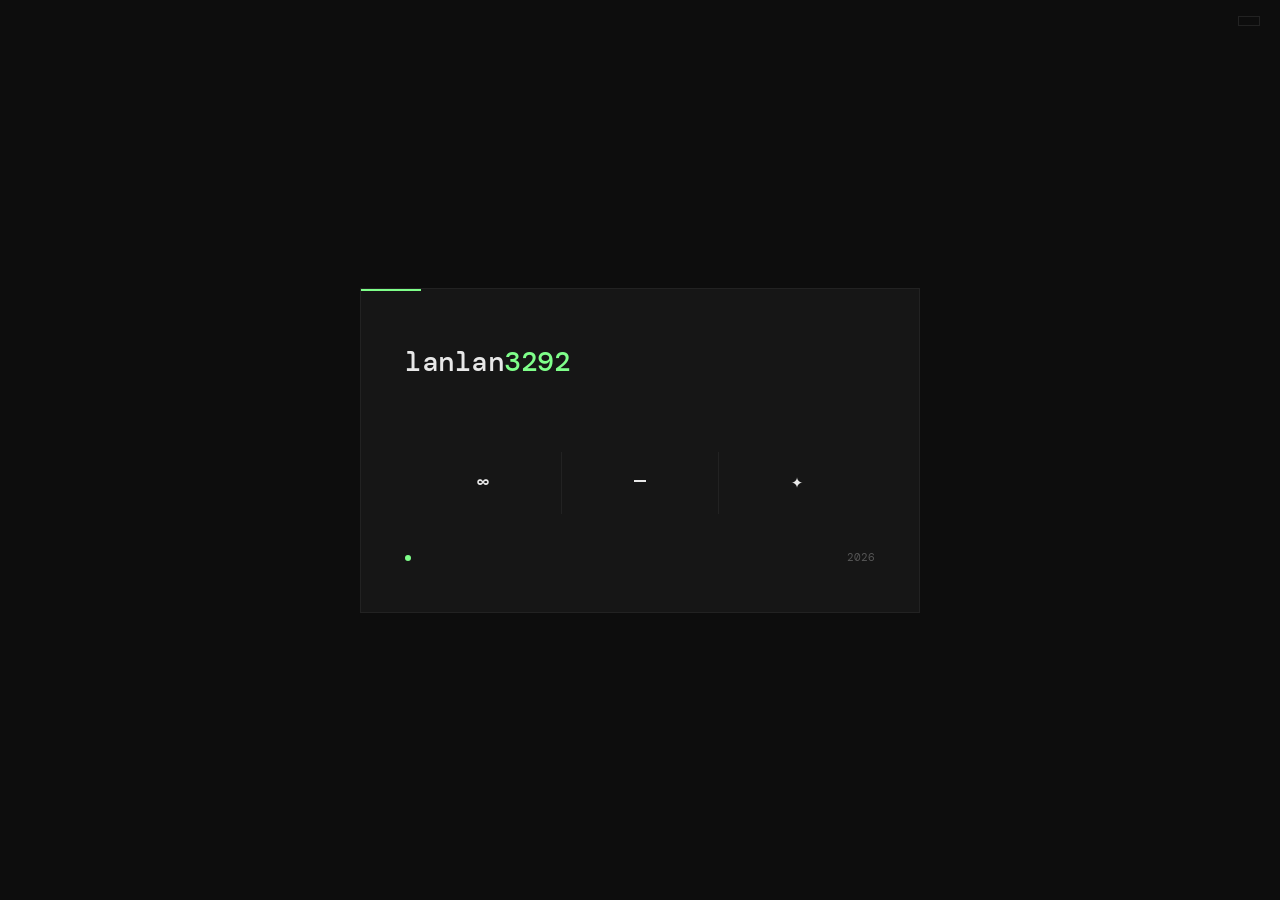
==== lanlan3292/3/index.html @ c41d61c8 "1" ====
<!DOCTYPE html>
<html lang="zh">
<head>
  <meta charset="UTF-8" />
  <meta name="viewport" content="width=device-width, initial-scale=1.0"/>
  <title>lanlan3292</title>
  <link rel="stylesheet" href="assets/style.css"/>
</head>
<body>

  <button class="lang-btn" id="langBtn" onclick="toggleLang()"></button>

  <div class="card" id="card">
    <div class="label" id="label"></div>
    <div class="username">lanlan<span>3292</span></div>
    <div class="handle">
      <a href="https://github.com/lanlan3292" target="_blank" id="handle"></a>
    </div>

    <p class="bio" id="bio"></p>

    <div class="section-title" id="sectionInterest"></div>
    <div class="tags" id="tags"></div>

    <div class="section-title" id="sectionOverview"></div>
    <div class="stats">
      <div class="stat">
        <span class="stat-num">∞</span>
        <span class="stat-label" id="stat-commits"></span>
      </div>
      <div class="stat">
        <span class="stat-num">—</span>
        <span class="stat-label" id="stat-repos"></span>
      </div>
      <div class="stat">
        <span class="stat-num">✦</span>
        <span class="stat-label" id="stat-stars"></span>
      </div>
    </div>

    <div class="footer">
      <div class="status">
        <span class="dot"></span><span id="status"></span>
      </div>
      <div class="year">2026</div>
    </div>
  </div>

  <script>
    let currentLang = null;
    const cache = {};

    function detectLang() {
      const nav = navigator.language || navigator.userLanguage || '';
      return nav.toLowerCase().startsWith('zh') ? 'zh_CN' : 'en_US';
    }

    async function loadLang(lang) {
      if (cache[lang]) return cache[lang];
      const res = await fetch(`assets/lang/${lang}.json`);
      cache[lang] = await res.json();
      return cache[lang];
    }

    function apply(t) {
      document.title = t.title;
      document.getElementById('label').textContent = t.label;
      document.getElementById('handle').textContent = t.handle;
      document.getElementById('bio').innerHTML = t.bio;
      document.getElementById('sectionInterest').textContent = t.sectionInterest;
      document.getElementById('sectionOverview').textContent = t.sectionOverview;
      document.getElementById('stat-commits').textContent = t.stats.commits;
      document.getElementById('stat-repos').textContent = t.stats.repos;
      document.getElementById('stat-stars').textContent = t.stats.stars;
      document.getElementById('status').textContent = t.status;
      document.getElementById('langBtn').textContent = t.langToggle;
      document.documentElement.lang = t.langToggle === 'EN' ? 'zh' : 'en';

      const tagsEl = document.getElementById('tags');
      tagsEl.innerHTML = t.tags.map(tag => `<span class="tag">${tag}</span>`).join('');
    }

    async function toggleLang() {
      const next = currentLang === 'zh_CN' ? 'en_US' : 'zh_CN';
      const card = document.getElementById('card');

      card.classList.add('fading');
      await new Promise(r => setTimeout(r, 180));

      const t = await loadLang(next);
      apply(t);
      currentLang = next;

      card.classList.remove('fading');
    }

    // Init
    (async () => {
      currentLang = detectLang();
      const t = await loadLang(currentLang);
      apply(t);
    })();
  </script>
</body>
</html>
---- lanlan3292/3/assets/style.css ----
@import url('https://fonts.googleapis.com/css2?family=DM+Mono:wght@300;400;500&family=Noto+Serif+SC:wght@300;400&display=swap');

:root {
  --bg: #0d0d0d;
  --surface: #161616;
  --border: #222;
  --text: #e8e8e8;
  --muted: #555;
  --accent: #7fff8a;
  --accent2: #4fc3f7;
}

* { box-sizing: border-box; margin: 0; padding: 0; }

body {
  background: var(--bg);
  color: var(--text);
  font-family: 'DM Mono', monospace;
  min-height: 100vh;
  display: flex;
  align-items: center;
  justify-content: center;
  padding: 40px 20px;
}

/* ── Card ── */
.card {
  width: 100%;
  max-width: 560px;
  border: 1px solid var(--border);
  background: var(--surface);
  padding: 48px 44px;
  position: relative;
  animation: fadeUp 0.7s ease both;
}

.card::before {
  content: '';
  position: absolute;
  top: 0; left: 0;
  width: 60px; height: 2px;
  background: var(--accent);
}

@keyframes fadeUp {
  from { opacity: 0; transform: translateY(20px); }
  to   { opacity: 1; transform: translateY(0); }
}

/* ── Header ── */
.label {
  font-size: 10px;
  letter-spacing: 0.2em;
  color: var(--muted);
  text-transform: uppercase;
  margin-bottom: 6px;
}

.username {
  font-size: 28px;
  font-weight: 500;
  letter-spacing: -0.5px;
  color: var(--text);
  margin-bottom: 4px;
}

.username span { color: var(--accent); }

.handle {
  font-size: 12px;
  color: var(--muted);
  margin-bottom: 36px;
}

.handle a {
  color: var(--accent2);
  text-decoration: none;
  border-bottom: 1px solid transparent;
  transition: border-color 0.2s;
}

.handle a:hover { border-color: var(--accent2); }

/* ── Bio ── */
.bio {
  font-family: 'Noto Serif SC', serif;
  font-size: 14px;
  font-weight: 300;
  line-height: 1.9;
  color: #aaa;
  margin-bottom: 36px;
  border-left: 2px solid var(--border);
  padding-left: 16px;
}

/* ── Section title ── */
.section-title {
  font-size: 10px;
  letter-spacing: 0.18em;
  color: var(--muted);
  text-transform: uppercase;
  margin-bottom: 14px;
}

/* ── Tags ── */
.tags {
  display: flex;
  flex-wrap: wrap;
  gap: 8px;
  margin-bottom: 36px;
}

.tag {
  font-size: 11px;
  padding: 4px 12px;
  border: 1px solid var(--border);
  color: #888;
  letter-spacing: 0.05em;
  transition: all 0.2s;
}

.tag:hover {
  border-color: var(--accent);
  color: var(--accent);
}

/* ── Stats ── */
.stats {
  display: grid;
  grid-template-columns: repeat(3, 1fr);
  gap: 1px;
  background: var(--border);
  margin-bottom: 36px;
}

.stat {
  background: var(--surface);
  padding: 16px 12px;
  text-align: center;
}

.stat-num {
  font-size: 20px;
  font-weight: 500;
  color: var(--text);
  display: block;
}

.stat-label {
  font-size: 9px;
  color: var(--muted);
  letter-spacing: 0.15em;
  text-transform: uppercase;
  margin-top: 4px;
  display: block;
}

/* ── Footer ── */
.footer {
  display: flex;
  justify-content: space-between;
  align-items: center;
}

.dot {
  width: 6px; height: 6px;
  background: var(--accent);
  border-radius: 50%;
  display: inline-block;
  margin-right: 8px;
  animation: pulse 2s infinite;
}

@keyframes pulse {
  0%, 100% { opacity: 1; }
  50% { opacity: 0.3; }
}

.status {
  font-size: 11px;
  color: var(--muted);
}

.year {
  font-size: 11px;
  color: var(--muted);
}

/* ── Language toggle ── */
.lang-btn {
  position: fixed;
  top: 16px;
  right: 20px;
  font-family: 'DM Mono', monospace;
  font-size: 10px;
  letter-spacing: 0.12em;
  text-transform: uppercase;
  color: var(--muted);
  background: transparent;
  border: 1px solid var(--border);
  padding: 4px 10px;
  cursor: pointer;
  transition: color 0.2s, border-color 0.2s;
}

.lang-btn:hover {
  color: var(--accent);
  border-color: var(--accent);
}

/* ── Fade on switch ── */
.card.fading {
  opacity: 0;
  transition: opacity 0.18s ease;
}

.card {
  transition: opacity 0.18s ease;
}
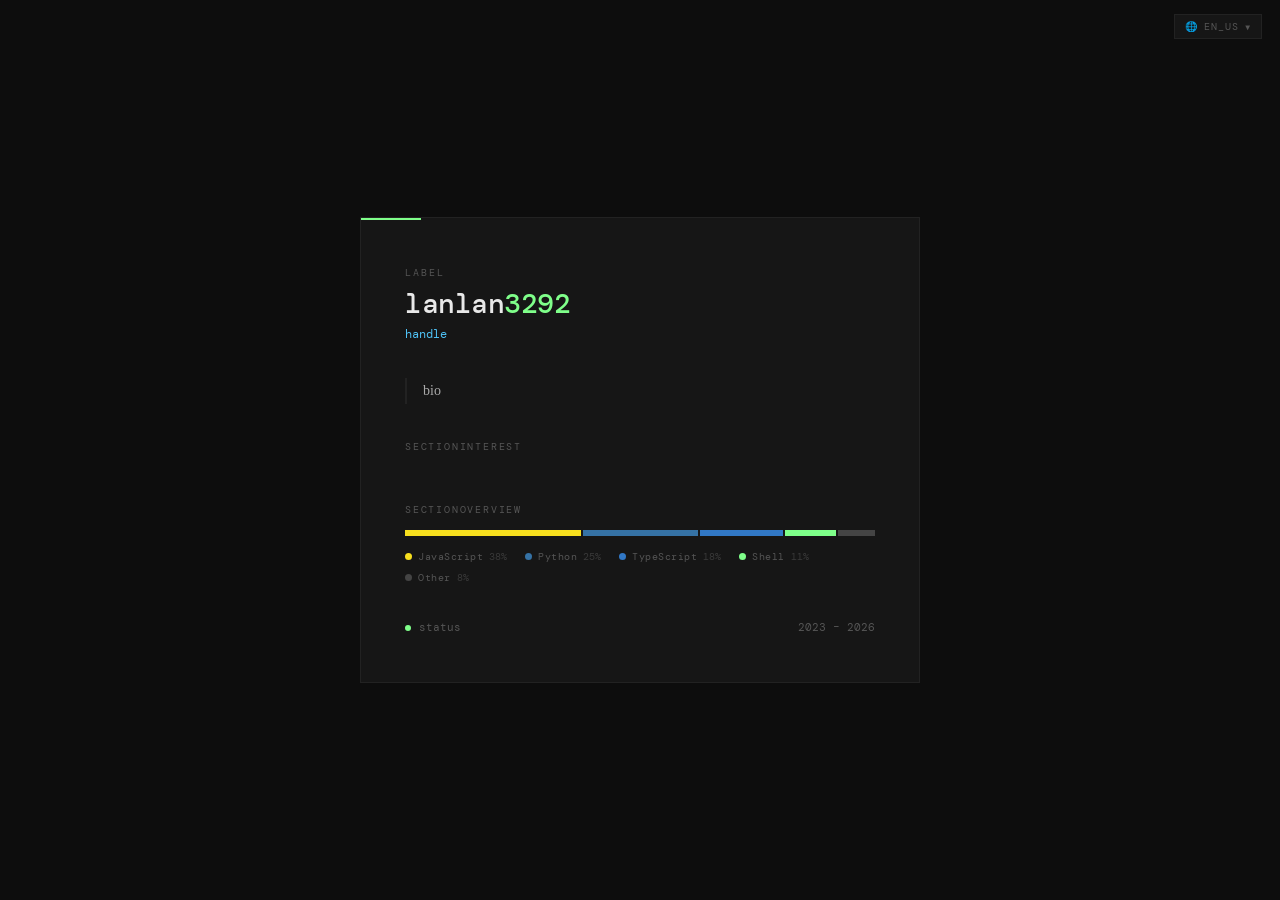
==== commit 5fd3d25a: "2" ====
--- a/lanlan3292/3/index.html
+++ b/lanlan3292/3/index.html
@@ -8,10 +8,18 @@
 </head>
 <body>
 
-  <button class="lang-btn" id="langBtn" onclick="toggleLang()"></button>
+  <!-- Language dropdown — populated by app.js after I18n.init() -->
+  <div class="lang-dd-wrap" id="langDdWrap">
+    <button class="lang-dd-btn" id="langDdBtn">
+      <span id="langDdFlag">🌐</span>
+      <span id="langDdLabel"></span>
+      <span class="lang-dd-chevron">▼</span>
+    </button>
+    <div class="lang-dd-panel" id="langDdPanel"></div>
+  </div>
 
   <div class="card" id="card">
-    <div class="label" id="label"></div>
+    <div class="label"    id="label"></div>
     <div class="username">lanlan<span>3292</span></div>
     <div class="handle">
       <a href="https://github.com/lanlan3292" target="_blank" id="handle"></a>
@@ -20,86 +28,22 @@
     <p class="bio" id="bio"></p>
 
     <div class="section-title" id="sectionInterest"></div>
-    <div class="tags" id="tags"></div>
+    <div class="tags"          id="tags"></div>
 
     <div class="section-title" id="sectionOverview"></div>
-    <div class="stats">
-      <div class="stat">
-        <span class="stat-num">∞</span>
-        <span class="stat-label" id="stat-commits"></span>
-      </div>
-      <div class="stat">
-        <span class="stat-num">—</span>
-        <span class="stat-label" id="stat-repos"></span>
-      </div>
-      <div class="stat">
-        <span class="stat-num">✦</span>
-        <span class="stat-label" id="stat-stars"></span>
-      </div>
-    </div>
+    <div class="code-bar-track" id="codeBar"></div>
+    <div class="code-legend"    id="codeLegend"></div>
 
     <div class="footer">
       <div class="status">
         <span class="dot"></span><span id="status"></span>
       </div>
-      <div class="year">2026</div>
+      <div class="year" id="year"></div>
     </div>
   </div>
 
-  <script>
-    let currentLang = null;
-    const cache = {};
-
-    function detectLang() {
-      const nav = navigator.language || navigator.userLanguage || '';
-      return nav.toLowerCase().startsWith('zh') ? 'zh_CN' : 'en_US';
-    }
-
-    async function loadLang(lang) {
-      if (cache[lang]) return cache[lang];
-      const res = await fetch(`assets/lang/${lang}.json`);
-      cache[lang] = await res.json();
-      return cache[lang];
-    }
-
-    function apply(t) {
-      document.title = t.title;
-      document.getElementById('label').textContent = t.label;
-      document.getElementById('handle').textContent = t.handle;
-      document.getElementById('bio').innerHTML = t.bio;
-      document.getElementById('sectionInterest').textContent = t.sectionInterest;
-      document.getElementById('sectionOverview').textContent = t.sectionOverview;
-      document.getElementById('stat-commits').textContent = t.stats.commits;
-      document.getElementById('stat-repos').textContent = t.stats.repos;
-      document.getElementById('stat-stars').textContent = t.stats.stars;
-      document.getElementById('status').textContent = t.status;
-      document.getElementById('langBtn').textContent = t.langToggle;
-      document.documentElement.lang = t.langToggle === 'EN' ? 'zh' : 'en';
-
-      const tagsEl = document.getElementById('tags');
-      tagsEl.innerHTML = t.tags.map(tag => `<span class="tag">${tag}</span>`).join('');
-    }
-
-    async function toggleLang() {
-      const next = currentLang === 'zh_CN' ? 'en_US' : 'zh_CN';
-      const card = document.getElementById('card');
-
-      card.classList.add('fading');
-      await new Promise(r => setTimeout(r, 180));
-
-      const t = await loadLang(next);
-      apply(t);
-      currentLang = next;
-
-      card.classList.remove('fading');
-    }
-
-    // Init
-    (async () => {
-      currentLang = detectLang();
-      const t = await loadLang(currentLang);
-      apply(t);
-    })();
-  </script>
+  <script src="assets/i18n.js"></script>
+  <script src="assets/code-stats.js"></script>
+  <script src="assets/app.js"></script>
 </body>
 </html>
--- a/lanlan3292/3/assets/style.css
+++ b/lanlan3292/3/assets/style.css
@@ -1,12 +1,12 @@
 @import url('https://fonts.googleapis.com/css2?family=DM+Mono:wght@300;400;500&family=Noto+Serif+SC:wght@300;400&display=swap');
 
 :root {
-  --bg: #0d0d0d;
+  --bg:      #0d0d0d;
   --surface: #161616;
-  --border: #222;
-  --text: #e8e8e8;
-  --muted: #555;
-  --accent: #7fff8a;
+  --border:  #222;
+  --text:    #e8e8e8;
+  --muted:   #555;
+  --accent:  #7fff8a;
   --accent2: #4fc3f7;
 }
 
@@ -32,6 +32,7 @@
   padding: 48px 44px;
   position: relative;
   animation: fadeUp 0.7s ease both;
+  transition: opacity 0.18s ease;
 }
 
 .card::before {
@@ -46,6 +47,8 @@
   from { opacity: 0; transform: translateY(20px); }
   to   { opacity: 1; transform: translateY(0); }
 }
+
+.card.fading { opacity: 0; }
 
 /* ── Header ── */
 .label {
@@ -124,35 +127,49 @@
   color: var(--accent);
 }
 
-/* ── Stats ── */
-.stats {
-  display: grid;
-  grid-template-columns: repeat(3, 1fr);
-  gap: 1px;
-  background: var(--border);
-  margin-bottom: 36px;
-}
-
-.stat {
-  background: var(--surface);
-  padding: 16px 12px;
-  text-align: center;
-}
-
-.stat-num {
-  font-size: 20px;
-  font-weight: 500;
-  color: var(--text);
-  display: block;
-}
-
-.stat-label {
-  font-size: 9px;
-  color: var(--muted);
-  letter-spacing: 0.15em;
-  text-transform: uppercase;
-  margin-top: 4px;
-  display: block;
+/* ── Code composition ── */
+.code-bar-track {
+  display: flex;
+  height: 6px;
+  overflow: hidden;
+  gap: 2px;
+  margin-bottom: 14px;
+}
+
+.code-bar-seg {
+  height: 100%;
+  transition: flex 0.4s ease;
+}
+
+.code-legend {
+  display: flex;
+  flex-wrap: wrap;
+  gap: 8px 18px;
+  margin-bottom: 36px;
+}
+
+.code-legend-item {
+  display: flex;
+  align-items: center;
+  gap: 6px;
+}
+
+.code-legend-dot {
+  width: 7px;
+  height: 7px;
+  border-radius: 50%;
+  flex-shrink: 0;
+}
+
+.code-legend-name {
+  font-size: 10px;
+  color: var(--muted);
+  letter-spacing: 0.05em;
+}
+
+.code-legend-pct {
+  font-size: 10px;
+  color: #3a3a3a;
 }
 
 /* ── Footer ── */
@@ -173,47 +190,98 @@
 
 @keyframes pulse {
   0%, 100% { opacity: 1; }
-  50% { opacity: 0.3; }
-}
-
-.status {
+  50%       { opacity: 0.3; }
+}
+
+.status { font-size: 11px; color: var(--muted); }
+.year   { font-size: 11px; color: var(--muted); }
+
+/* ── Language dropdown ── */
+.lang-dd-wrap {
+  position: fixed;
+  top: 14px;
+  right: 18px;
+  z-index: 100;
+}
+
+.lang-dd-btn {
+  font-family: 'DM Mono', monospace;
+  font-size: 10px;
+  letter-spacing: 0.1em;
+  text-transform: uppercase;
+  color: var(--muted);
+  background: var(--surface);
+  border: 1px solid var(--border);
+  padding: 5px 10px;
+  cursor: pointer;
+  display: flex;
+  align-items: center;
+  gap: 6px;
+  transition: color 0.2s, border-color 0.2s;
+  user-select: none;
+}
+
+.lang-dd-btn:hover,
+.lang-dd-wrap.open .lang-dd-btn {
+  color: var(--accent);
+  border-color: var(--accent);
+}
+
+.lang-dd-chevron {
+  font-size: 8px;
+  transition: transform 0.2s;
+}
+
+.lang-dd-wrap.open .lang-dd-chevron {
+  transform: rotate(180deg);
+}
+
+.lang-dd-panel {
+  display: none;
+  position: absolute;
+  top: calc(100% + 4px);
+  right: 0;
+  background: var(--surface);
+  border: 1px solid var(--border);
+  min-width: 140px;
+  overflow: hidden;
+}
+
+.lang-dd-wrap.open .lang-dd-panel {
+  display: block;
+}
+
+.lang-dd-item {
+  display: flex;
+  align-items: center;
+  gap: 8px;
+  width: 100%;
+  padding: 8px 12px;
+  font-family: 'DM Mono', monospace;
   font-size: 11px;
-  color: var(--muted);
-}
-
-.year {
-  font-size: 11px;
-  color: var(--muted);
-}
-
-/* ── Language toggle ── */
-.lang-btn {
-  position: fixed;
-  top: 16px;
-  right: 20px;
-  font-family: 'DM Mono', monospace;
-  font-size: 10px;
-  letter-spacing: 0.12em;
-  text-transform: uppercase;
+  letter-spacing: 0.06em;
   color: var(--muted);
   background: transparent;
-  border: 1px solid var(--border);
-  padding: 4px 10px;
+  border: none;
+  text-align: left;
   cursor: pointer;
-  transition: color 0.2s, border-color 0.2s;
-}
-
-.lang-btn:hover {
-  color: var(--accent);
-  border-color: var(--accent);
-}
-
-/* ── Fade on switch ── */
-.card.fading {
+  transition: color 0.15s, background 0.15s;
+}
+
+.lang-dd-item:hover {
+  color: var(--text);
+  background: var(--border);
+}
+
+.lang-dd-item.active {
+  color: var(--accent);
+}
+
+.lang-dd-item .item-flag { font-size: 13px; }
+.lang-dd-item .item-label { flex: 1; }
+.lang-dd-item .item-check {
+  font-size: 10px;
+  color: var(--accent);
   opacity: 0;
-  transition: opacity 0.18s ease;
-}
-
-.card {
-  transition: opacity 0.18s ease;
-}+}
+.lang-dd-item.active .item-check { opacity: 1; }
